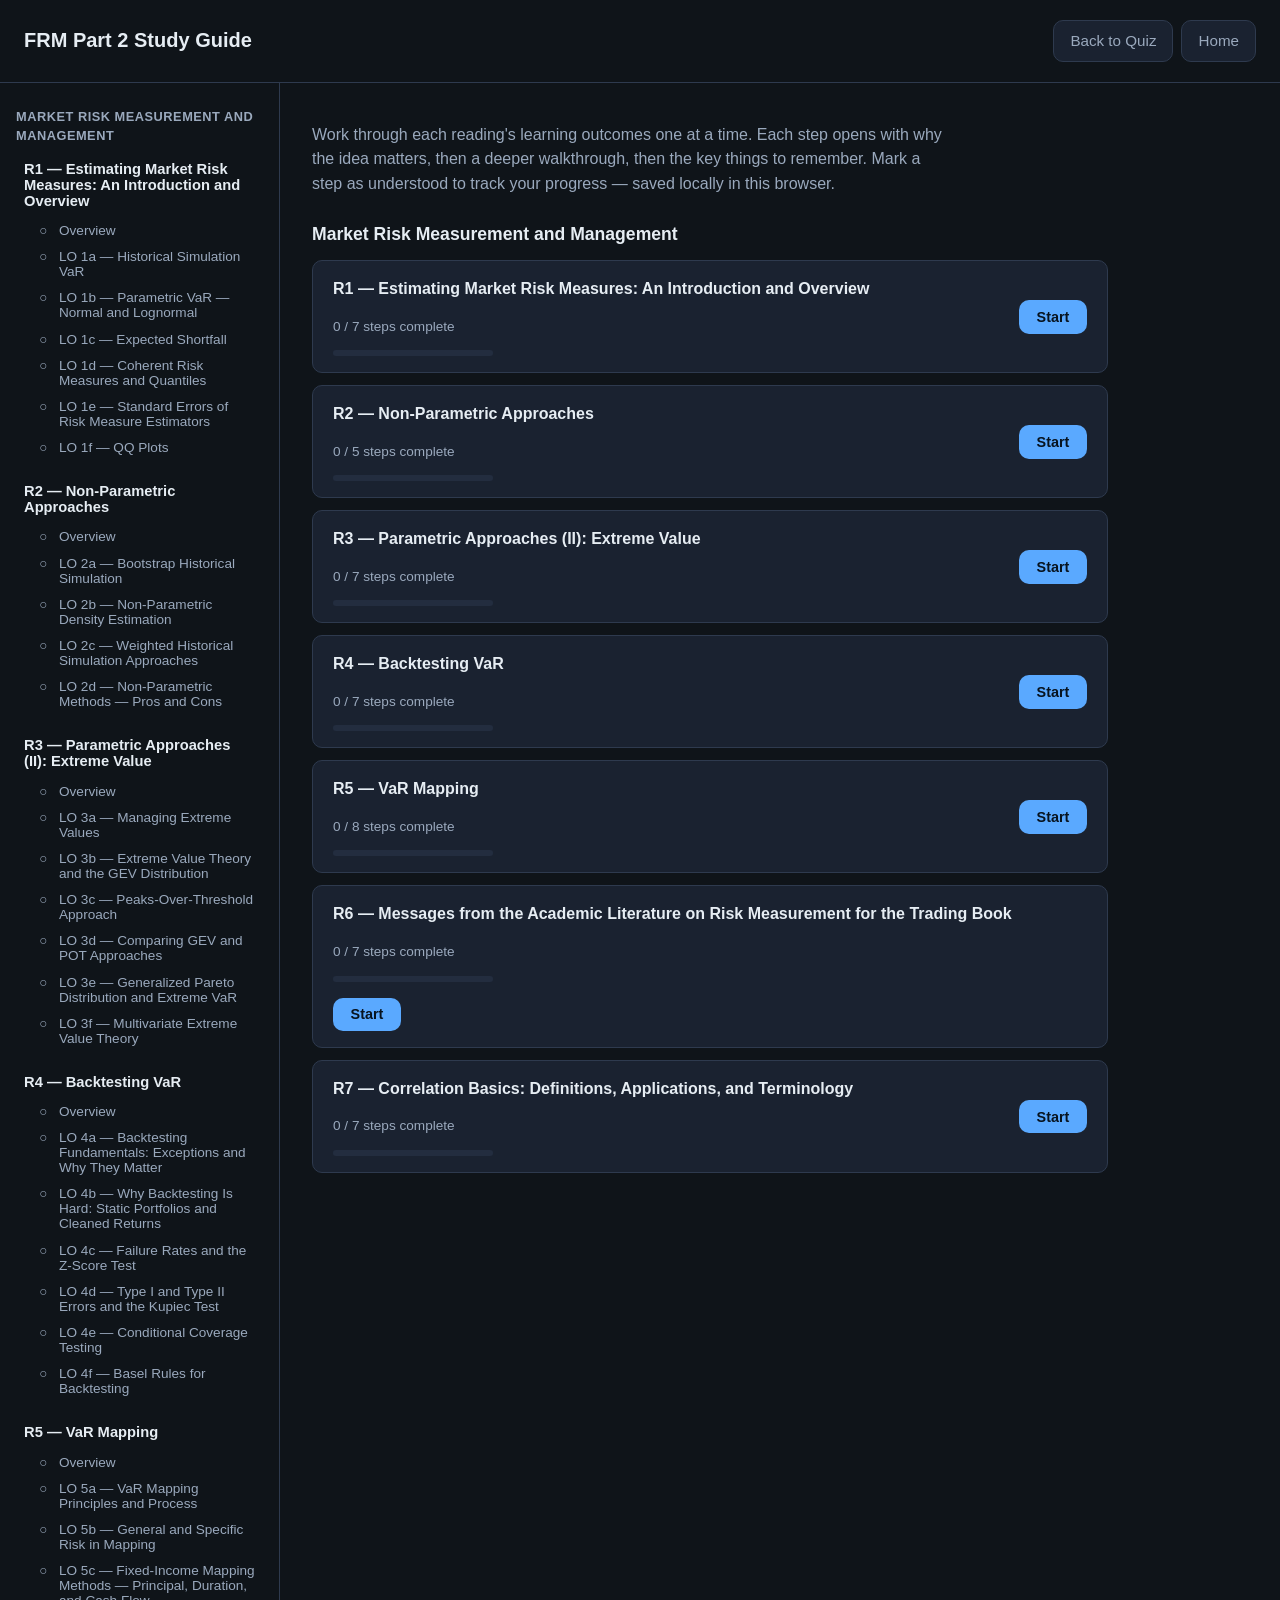
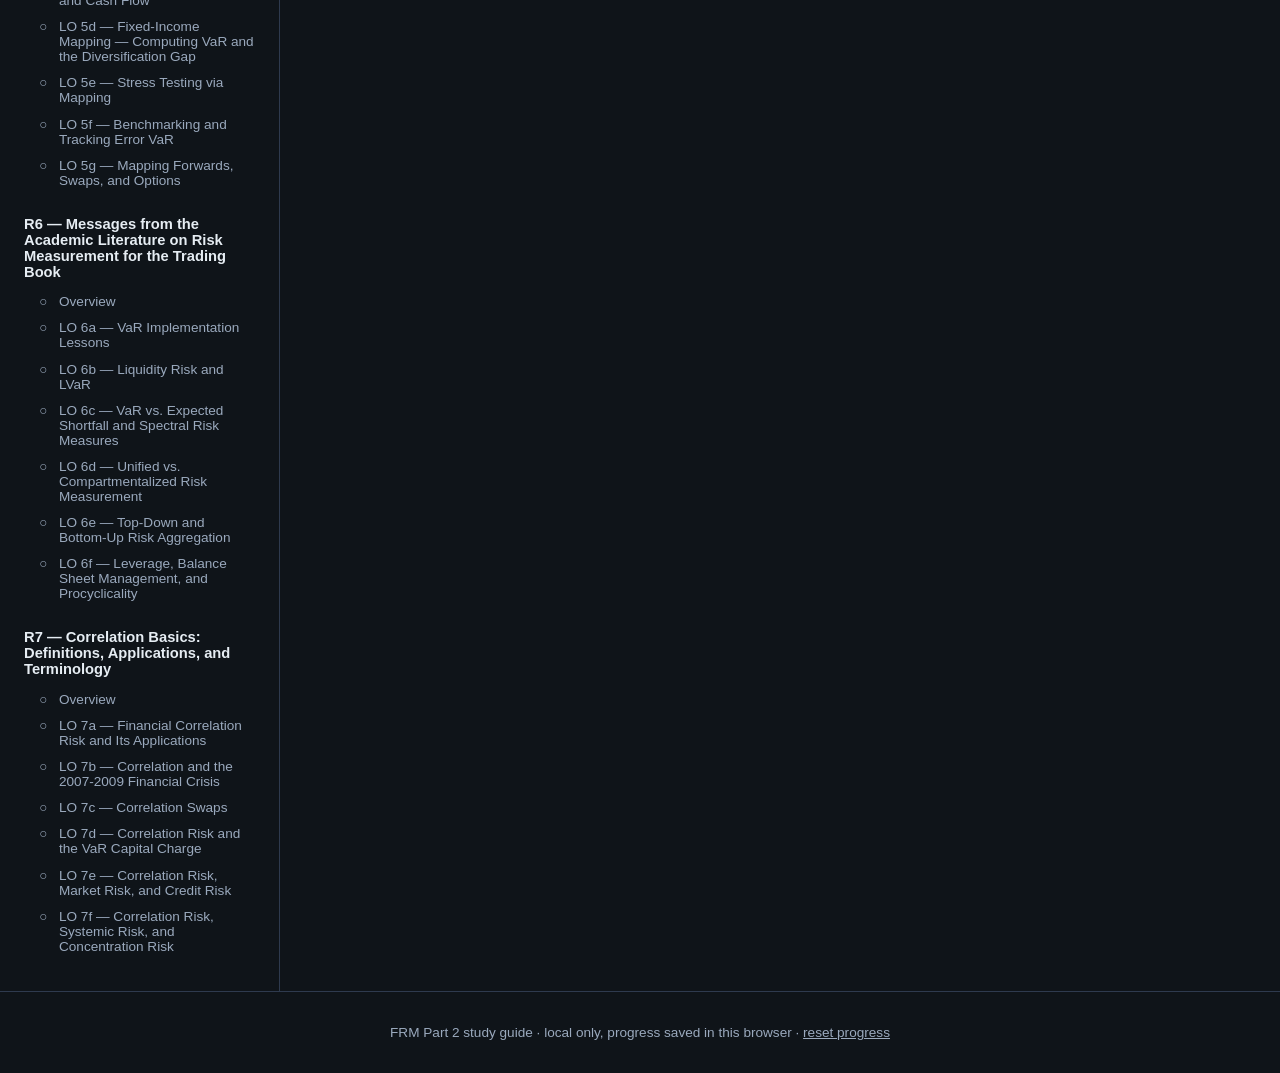
==== quiz/study-guide/index.html @ 584c18bd "Deploy study guide as a third page on the quiz site - Move study-guide/ into quiz/study-guide/ so Cl" ====
<!DOCTYPE html>
<html lang="en">
<head>
  <meta charset="UTF-8" />
  <meta name="viewport" content="width=device-width, initial-scale=1.0" />
  <title>FRM Part 2 — Study Guide</title>
  <link rel="stylesheet" href="styles.css" />
</head>
<body>
  <header class="app-header">
    <h1>FRM Part 2 Study Guide</h1>
    <nav class="header-actions">
      <a class="nav-link" href="../">Back to Quiz</a>
      <button type="button" id="home-btn">Home</button>
    </nav>
  </header>

  <div class="app-layout">
    <nav class="sidebar" id="sidebar" aria-label="Lesson navigation"></nav>

    <main class="app-main">

      <section id="home-view" class="view"></section>

      <section id="step-view" class="view" hidden>
        <div class="progress-track">
          <div class="progress-fill" id="progress-fill"></div>
        </div>

        <p class="step-breadcrumb" id="step-breadcrumb"></p>
        <span class="step-badge" id="step-badge"></span>
        <h2 id="step-title"></h2>

        <div class="why-box">
          <h3>Why this matters</h3>
          <p id="step-why"></p>
        </div>

        <p class="key-idea" id="step-key-idea" hidden></p>

        <div id="step-content" class="step-content"></div>

        <div id="step-formula" class="formula-wrap" hidden></div>

        <div class="takeaways" id="takeaways-section">
          <h3>Key takeaways</h3>
          <ul id="takeaways-list"></ul>
        </div>

        <label class="mark-done">
          <input type="checkbox" id="mark-done-checkbox" />
          Mark as understood
        </label>

        <div class="step-nav">
          <button type="button" id="prev-btn">&larr; Previous</button>
          <button type="button" id="next-btn">Next &rarr;</button>
        </div>
      </section>

    </main>
  </div>

  <footer class="app-footer">
    <p>
      FRM Part 2 study guide &middot; local only, progress saved in this
      browser &middot; <button type="button" id="reset-progress-btn" class="link-btn">reset progress</button>
    </p>
  </footer>

  <script src="app.js"></script>
</body>
</html>
---- quiz/study-guide/styles.css ----
:root {
  --bg: #0f1419;
  --surface: #1a2230;
  --surface-2: #232d3f;
  --border: #2e3a4e;
  --text: #e6edf3;
  --text-dim: #9aa9bd;
  --accent: #5aa9ff;
  --accent-2: #7fd1b9;
  --done: #4caf6e;
  --radius: 10px;
}

* {
  box-sizing: border-box;
}

[hidden] {
  display: none !important;
}

html, body {
  margin: 0;
  padding: 0;
}

body {
  font-family: -apple-system, BlinkMacSystemFont, "Segoe UI", Roboto, Helvetica, Arial, sans-serif;
  background: var(--bg);
  color: var(--text);
  line-height: 1.55;
  min-height: 100vh;
  display: flex;
  flex-direction: column;
}

.app-header {
  padding: 1.25rem 1.5rem;
  border-bottom: 1px solid var(--border);
  display: flex;
  flex-wrap: wrap;
  align-items: center;
  justify-content: space-between;
  gap: 0.75rem;
}

.app-header h1 {
  margin: 0;
  font-size: 1.25rem;
  font-weight: 600;
}

.header-actions {
  display: flex;
  gap: 0.5rem;
}

#home-btn,
.nav-link {
  background: var(--surface);
  color: var(--text-dim);
  border: 1px solid var(--border);
  border-radius: var(--radius);
  padding: 0.5rem 1rem;
  font-size: 0.95rem;
  text-decoration: none;
  cursor: pointer;
  transition: background 0.15s, color 0.15s;
}

#home-btn:hover,
.nav-link:hover {
  background: var(--surface-2);
  color: var(--text);
}

.app-layout {
  flex: 1;
  display: flex;
  min-height: 0;
}

/* Sidebar */

.sidebar {
  width: 280px;
  flex-shrink: 0;
  border-right: 1px solid var(--border);
  padding: 1rem;
  overflow-y: auto;
}

.sidebar-topic {
  font-size: 0.8rem;
  font-weight: 700;
  text-transform: uppercase;
  letter-spacing: 0.04em;
  color: var(--text-dim);
  margin: 0.5rem 0 0.5rem;
}

.sidebar-lesson {
  margin-bottom: 1rem;
}

.sidebar-lesson-title {
  display: block;
  width: 100%;
  text-align: left;
  background: none;
  border: none;
  color: var(--text);
  font-weight: 600;
  font-size: 0.92rem;
  padding: 0.4rem 0.5rem;
  border-radius: var(--radius);
  cursor: pointer;
}

.sidebar-lesson-title:hover {
  background: var(--surface);
}

.sidebar-lesson-title.active {
  background: var(--surface-2);
  color: var(--accent);
}

.sidebar-steps {
  list-style: none;
  margin: 0.15rem 0 0;
  padding: 0;
}

.sidebar-step {
  display: flex;
  align-items: flex-start;
  gap: 0.5rem;
  width: 100%;
  text-align: left;
  background: none;
  border: none;
  color: var(--text-dim);
  font-size: 0.85rem;
  padding: 0.35rem 0.5rem 0.35rem 1.25rem;
  border-radius: var(--radius);
  cursor: pointer;
}

.sidebar-step:hover {
  background: var(--surface);
  color: var(--text);
}

.sidebar-step.active {
  background: var(--surface-2);
  color: var(--accent);
  font-weight: 600;
}

.sidebar-check {
  flex-shrink: 0;
  width: 1.1em;
  text-align: center;
}

.sidebar-step.done .sidebar-check {
  color: var(--done);
}

/* Main */

.app-main {
  flex: 1;
  padding: 1.5rem 2rem 3rem;
  overflow-y: auto;
  max-width: 860px;
}

.view h2 {
  margin-top: 0;
}

/* Home view */

.home-intro {
  color: var(--text-dim);
  max-width: 640px;
}

.topic-section {
  margin-top: 1.5rem;
}

.topic-section h2 {
  font-size: 1.1rem;
  margin-bottom: 0.75rem;
}

.lesson-cards {
  display: flex;
  flex-direction: column;
  gap: 0.75rem;
}

.lesson-card {
  background: var(--surface);
  border: 1px solid var(--border);
  border-radius: var(--radius);
  padding: 1rem 1.25rem;
  display: flex;
  flex-wrap: wrap;
  align-items: center;
  justify-content: space-between;
  gap: 1rem;
}

.lesson-card-info h3 {
  margin: 0 0 0.25rem;
  font-size: 1rem;
}

.lesson-card-progress {
  color: var(--text-dim);
  font-size: 0.85rem;
}

.lesson-card-bar {
  width: 160px;
  height: 6px;
  background: var(--surface-2);
  border-radius: 4px;
  overflow: hidden;
  margin-top: 0.4rem;
}

.lesson-card-bar-fill {
  height: 100%;
  background: var(--accent-2);
}

.lesson-card-btn {
  background: var(--accent);
  color: #07131f;
  border: none;
  border-radius: var(--radius);
  padding: 0.55rem 1.1rem;
  font-weight: 600;
  font-size: 0.9rem;
  cursor: pointer;
}

.lesson-card-btn:hover {
  opacity: 0.9;
}

/* Step view */

.progress-track {
  height: 6px;
  background: var(--surface-2);
  border-radius: 4px;
  overflow: hidden;
  margin-bottom: 1.25rem;
}

.progress-fill {
  height: 100%;
  background: var(--accent-2);
  width: 0%;
  transition: width 0.2s;
}

.step-breadcrumb {
  margin: 0 0 0.5rem;
  color: var(--text-dim);
  font-size: 0.85rem;
}

.step-badge {
  display: inline-block;
  background: var(--surface-2);
  color: var(--accent-2);
  border-radius: var(--radius);
  padding: 0.25rem 0.6rem;
  font-size: 0.8rem;
  font-weight: 600;
  margin-bottom: 0.5rem;
}

.why-box {
  background: var(--surface);
  border: 1px solid var(--border);
  border-left: 4px solid var(--accent);
  border-radius: var(--radius);
  padding: 1rem 1.25rem;
  margin: 1rem 0;
}

.why-box h3 {
  margin: 0 0 0.4rem;
  font-size: 0.95rem;
  color: var(--accent);
}

.why-box p {
  margin: 0;
}

.key-idea {
  font-style: italic;
  color: var(--accent-2);
  border-left: 3px solid var(--accent-2);
  padding-left: 0.75rem;
  margin: 1rem 0;
}

.step-content h4 {
  margin: 1.25rem 0 0.5rem;
  font-size: 1rem;
  color: var(--text);
}

.step-content p,
.step-content ul,
.step-content ol {
  margin: 0.5rem 0;
}

.step-content ul,
.step-content ol {
  padding-left: 1.4rem;
}

.step-content li {
  margin-bottom: 0.35rem;
}

.step-content .example {
  background: var(--surface);
  border: 1px solid var(--border);
  border-radius: var(--radius);
  padding: 0.9rem 1.1rem;
  margin: 0.75rem 0;
  font-size: 0.95rem;
}

.step-content table {
  width: 100%;
  border-collapse: collapse;
  margin: 0.75rem 0;
  font-size: 0.9rem;
}

.step-content th,
.step-content td {
  border: 1px solid var(--border);
  padding: 0.4rem 0.6rem;
  text-align: left;
}

.step-content th {
  background: var(--surface);
  color: var(--text-dim);
}

.formula-wrap .formula {
  background: var(--surface-2);
  border: 1px solid var(--border);
  border-radius: var(--radius);
  padding: 0.9rem 1.1rem;
  margin: 1rem 0;
  font-size: 0.9rem;
  overflow-x: auto;
}

.formula-wrap code {
  font-family: "SF Mono", Menlo, Consolas, monospace;
  color: var(--accent-2);
}

.takeaways {
  background: var(--surface);
  border: 1px solid var(--border);
  border-radius: var(--radius);
  padding: 1rem 1.25rem;
  margin: 1.25rem 0;
}

.takeaways h3 {
  margin: 0 0 0.5rem;
  font-size: 0.95rem;
}

.takeaways ul {
  margin: 0;
  padding-left: 1.2rem;
}

.takeaways li {
  margin-bottom: 0.35rem;
}

.mark-done {
  display: inline-flex;
  align-items: center;
  gap: 0.5rem;
  font-size: 0.95rem;
  cursor: pointer;
  margin: 0.5rem 0 1.5rem;
}

.mark-done input {
  width: 1.1rem;
  height: 1.1rem;
  cursor: pointer;
}

.step-nav {
  display: flex;
  justify-content: space-between;
  gap: 1rem;
  border-top: 1px solid var(--border);
  padding-top: 1rem;
}

.step-nav button {
  background: var(--surface);
  color: var(--text);
  border: 1px solid var(--border);
  border-radius: var(--radius);
  padding: 0.6rem 1.2rem;
  font-size: 0.95rem;
  cursor: pointer;
}

.step-nav button:hover:not(:disabled) {
  background: var(--surface-2);
}

.step-nav button:disabled {
  opacity: 0.4;
  cursor: default;
}

/* Footer */

.app-footer {
  border-top: 1px solid var(--border);
  padding: 1rem 1.5rem;
  text-align: center;
  color: var(--text-dim);
  font-size: 0.85rem;
}

.link-btn {
  background: none;
  border: none;
  color: var(--text-dim);
  text-decoration: underline;
  cursor: pointer;
  font-size: 0.85rem;
  padding: 0;
}

.link-btn:hover {
  color: var(--accent);
}

@media (max-width: 720px) {
  .app-layout {
    flex-direction: column;
  }

  .sidebar {
    width: 100%;
    max-height: 240px;
    border-right: none;
    border-bottom: 1px solid var(--border);
  }

  .app-main {
    max-width: none;
    padding: 1.25rem;
  }
}
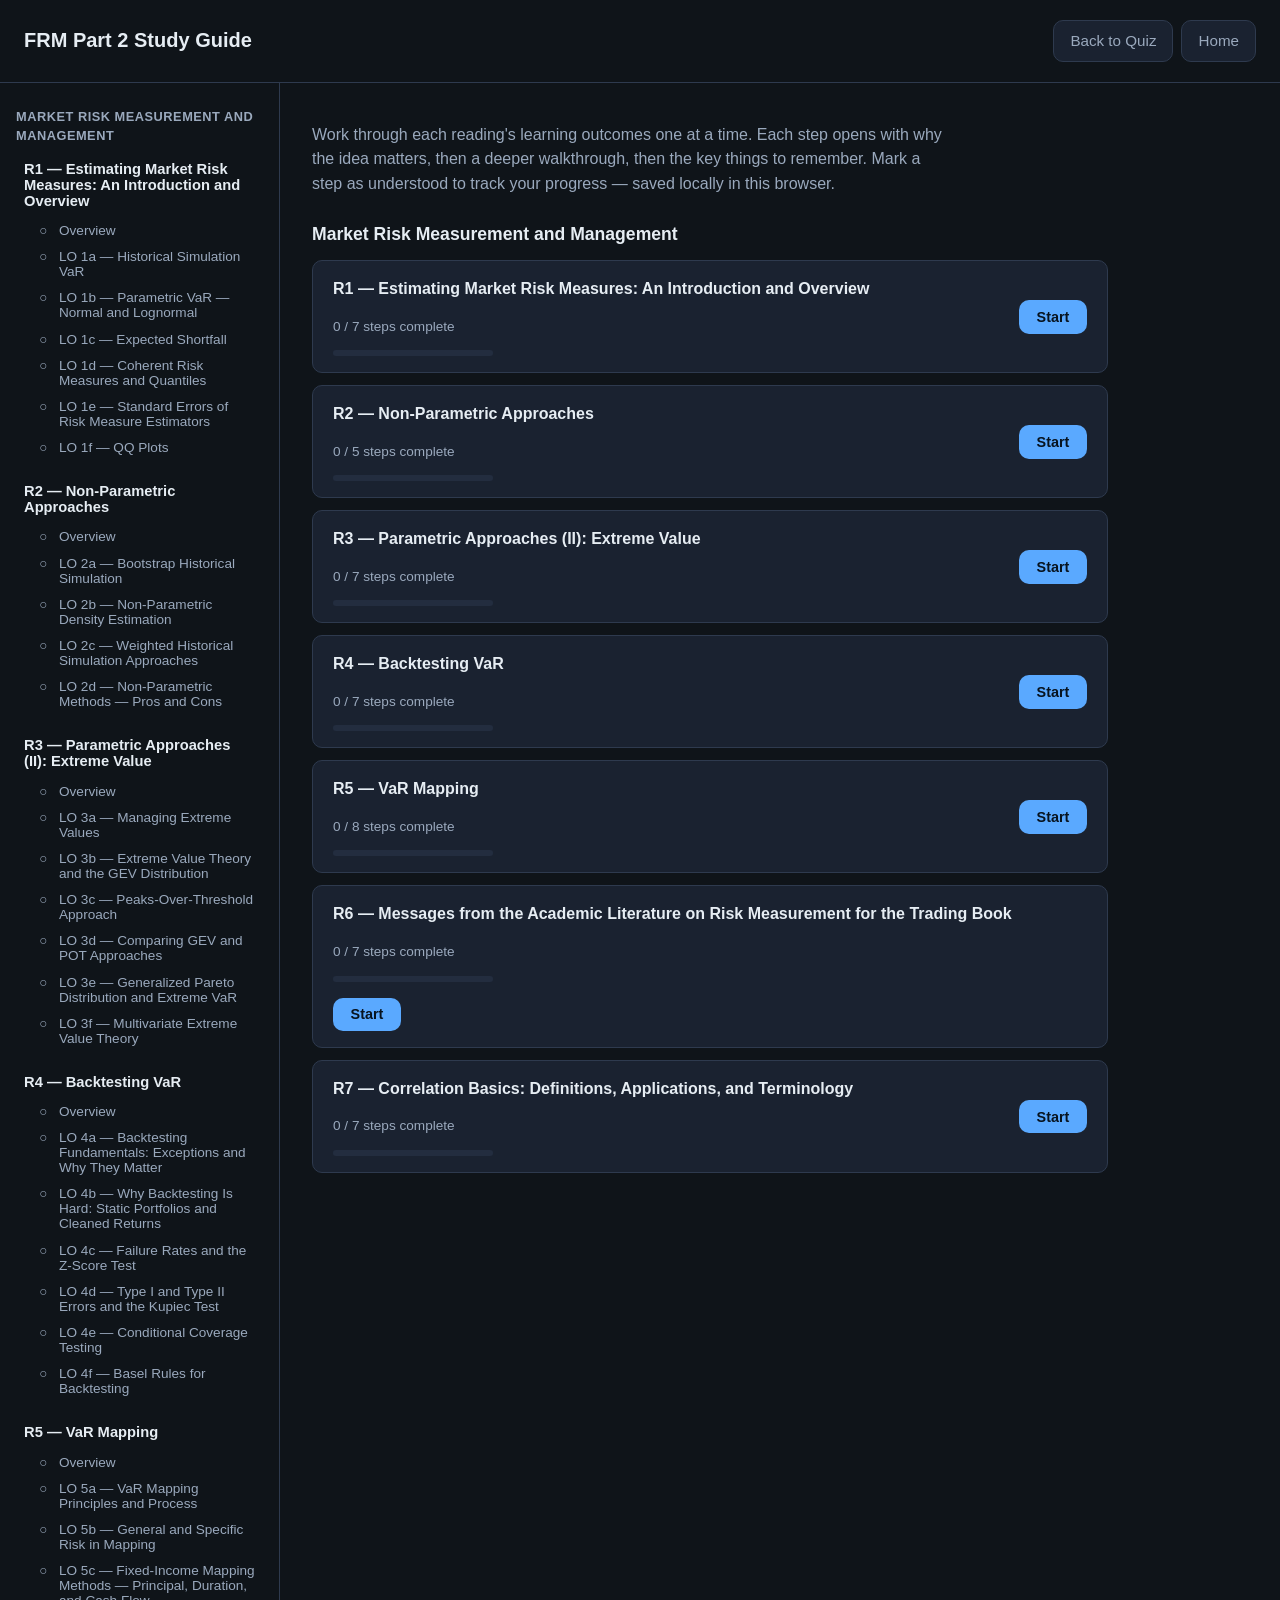
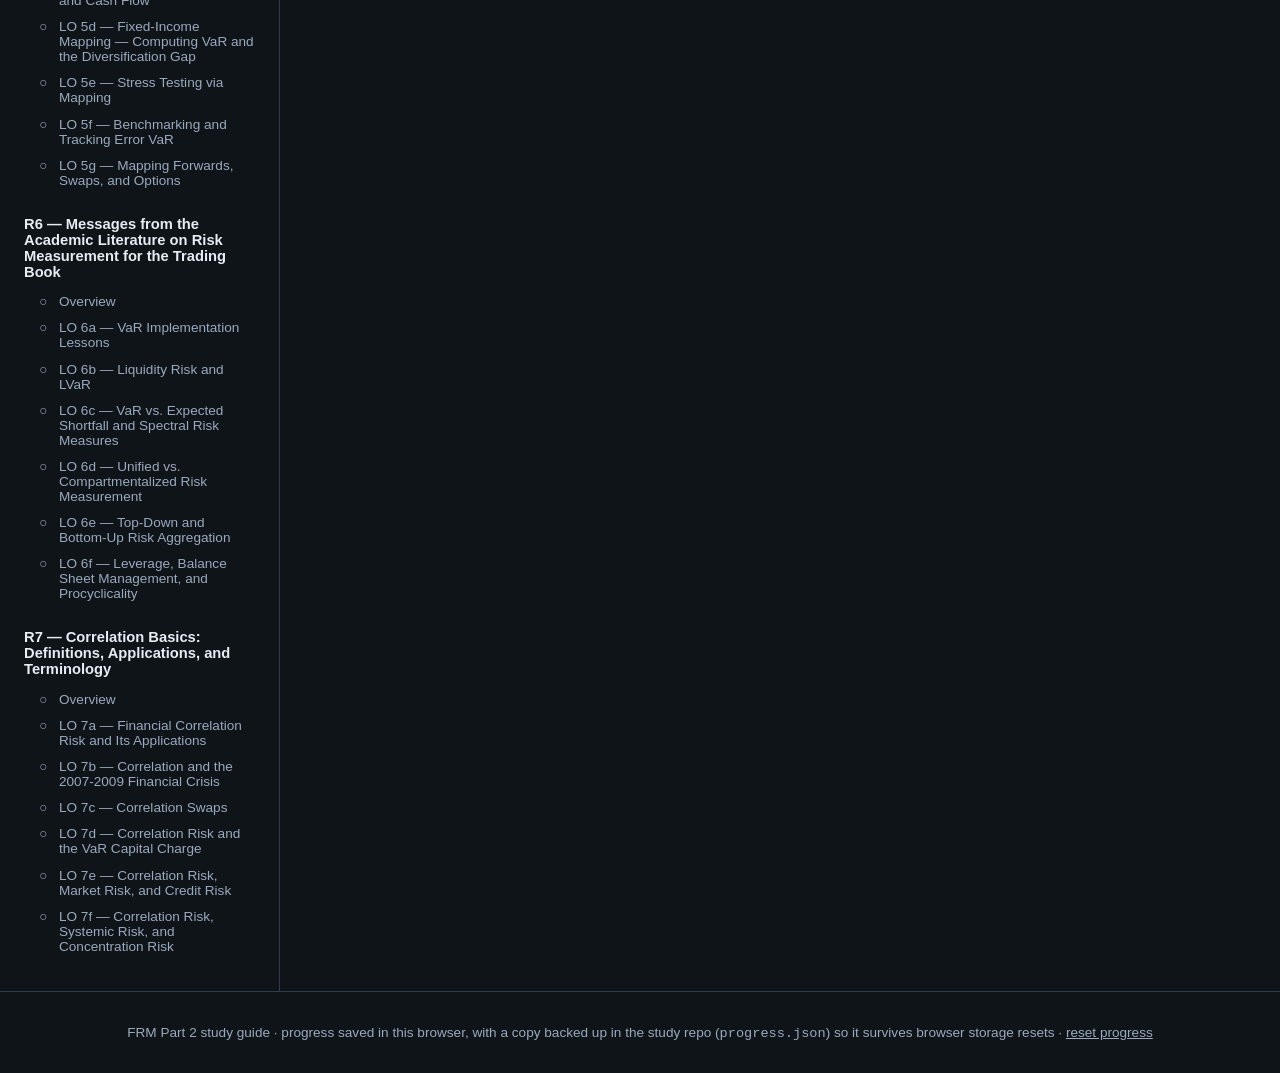
==== commit e39676b6: "Add repo-tracked progress backup for study guide localStorage-based progress can get wiped (Cloudfla" ====
--- a/quiz/study-guide/index.html
+++ b/quiz/study-guide/index.html
@@ -10,7 +10,7 @@
   <header class="app-header">
     <h1>FRM Part 2 Study Guide</h1>
     <nav class="header-actions">
-      <a class="nav-link" href="../">Back to Quiz</a>
+      <a class="nav-link" href="../index.html">Back to Quiz</a>
       <button type="button" id="home-btn">Home</button>
     </nav>
   </header>
@@ -63,8 +63,10 @@
 
   <footer class="app-footer">
     <p>
-      FRM Part 2 study guide &middot; local only, progress saved in this
-      browser &middot; <button type="button" id="reset-progress-btn" class="link-btn">reset progress</button>
+      FRM Part 2 study guide &middot; progress saved in this browser, with a
+      copy backed up in the study repo (<code>progress.json</code>) so it
+      survives browser storage resets &middot;
+      <button type="button" id="reset-progress-btn" class="link-btn">reset progress</button>
     </p>
   </footer>
 
